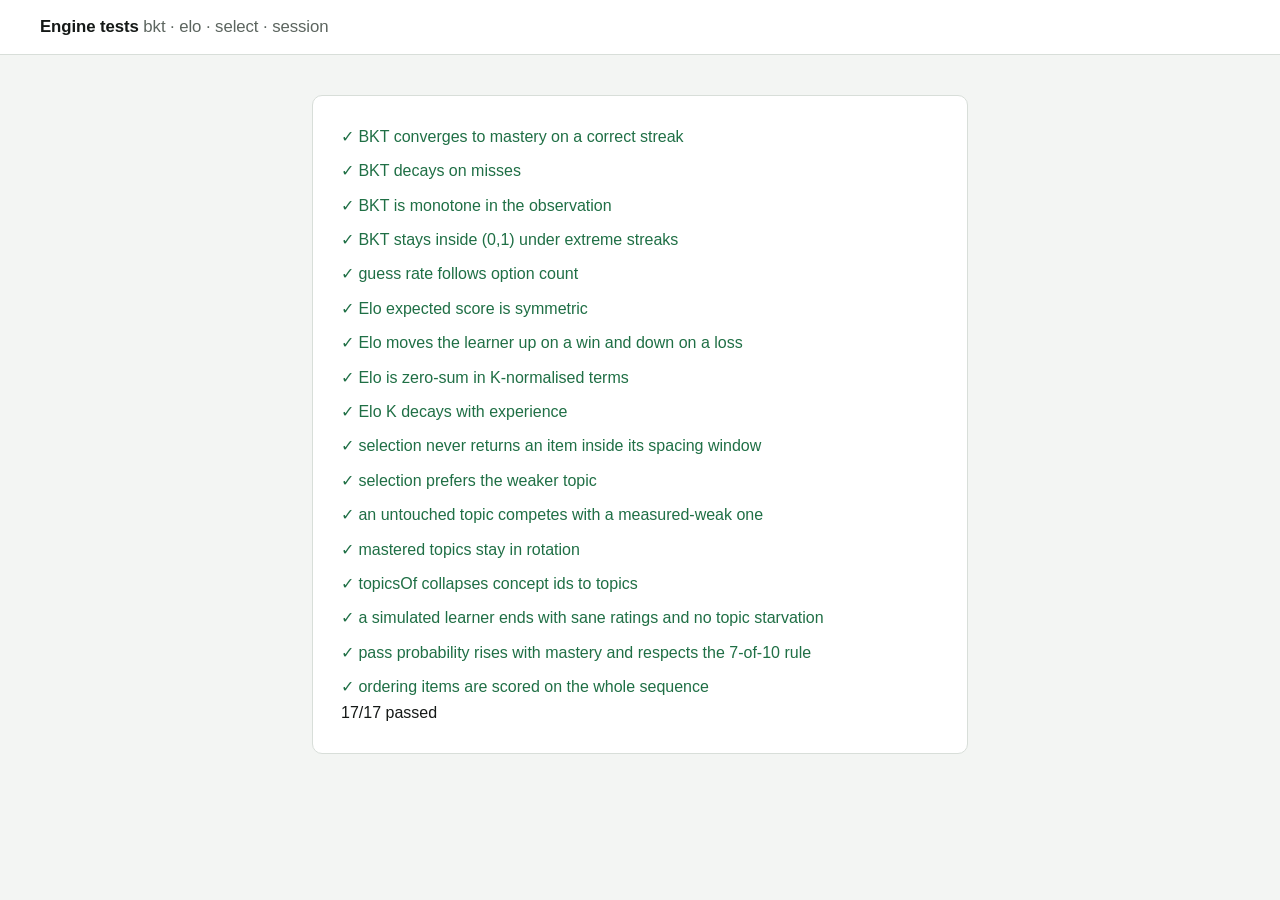
==== tests/engine.html @ 139770bb "(init): add an adaptive practice test for Virginia driver education Practice material for Virginia l" ====
<!doctype html>
<html lang="en">
<head>
  <meta charset="utf-8">
  <meta name="viewport" content="width=device-width, initial-scale=1">
  <title>Engine tests</title>
  <link rel="icon" href="data:image/svg+xml,%3Csvg xmlns='http://www.w3.org/2000/svg' viewBox='0 0 32 32'%3E%3Crect width='32' height='32' rx='6' fill='%231f5f4b'/%3E%3Cpath d='M8 17l5 5 11-12' fill='none' stroke='white' stroke-width='3.5' stroke-linecap='round' stroke-linejoin='round'/%3E%3C/svg%3E">
  <link rel="stylesheet" href="../styles.css">
</head>
<body>
  <header class="chrome"><h1>Engine tests <span>bkt · elo · select · session</span></h1></header>
  <main><section class="card"><ul id="out" class="bars"></ul><p id="tally"></p></section></main>
  <script type="module">
    import { suite } from './engine.test.js';
    const results = suite();
    document.getElementById('out').innerHTML = results.map((r) => `
      <li style="color:${r.ok ? 'var(--good)' : 'var(--bad)'}">
        ${r.ok ? '✓' : '✗'} ${r.name}
        ${r.ok ? '' : `<div class="small">${r.message}</div>`}
      </li>`).join('');
    const failed = results.filter((r) => !r.ok).length;
    document.getElementById('tally').textContent =
      `${results.length - failed}/${results.length} passed`;
  </script>
</body>
</html>
---- styles.css ----
/* Design tokens.
 *
 * Identity: Virginia highway-sign green on a ground with a matching hue bias,
 * so the neutrals read as chosen rather than inherited grey. Type is grounded in
 * the same civic-signage world -- Archivo, a grotesque in the signage tradition,
 * for headings; Source Sans 3 for reading; IBM Plex Mono wherever codes and
 * percentages need to line up.
 *
 * Theming covers all three viewer states: the bare :root block is the complete
 * light palette, the media query handles an unstamped document following the OS,
 * and the [data-theme] blocks let an explicit choice win in either direction.
 * No colour is ever declared only inside a media or [data-theme] block.
 */

:root {
  color-scheme: light dark;

  --bg: #f3f5f3;
  --panel: #ffffff;
  --ink: #151917;
  --muted: #5c655f;
  --line: #d8ded9;
  --accent: #1f5f4b;
  --accent-ink: #ffffff;
  --accent-soft: #e4efea;
  --good: #1f6f45;
  --bad: #98341f;
  --warn: #7a5a12;

  --display: "Archivo", "Helvetica Neue", Helvetica, Arial, sans-serif;
  --body: "Source Sans 3", -apple-system, BlinkMacSystemFont, "Segoe UI", Roboto, sans-serif;
  --mono: "IBM Plex Mono", ui-monospace, SFMono-Regular, Menlo, monospace;

  --radius: 10px;
}

@media (prefers-color-scheme: dark) {
  :root:not([data-theme="light"]) {
    --bg: #141816;
    --panel: #1c211f;
    --ink: #e7eae8;
    --muted: #9aa39d;
    --line: #2f3734;
    --accent: #6bb79c;
    --accent-ink: #0e1d18;
    --accent-soft: #1e2c27;
    --good: #7cc79e;
    --bad: #e59a86;
    --warn: #d8bd76;
  }
}

:root[data-theme="dark"] {
  --bg: #141816;
  --panel: #1c211f;
  --ink: #e7eae8;
  --muted: #9aa39d;
  --line: #2f3734;
  --accent: #6bb79c;
  --accent-ink: #0e1d18;
  --accent-soft: #1e2c27;
  --good: #7cc79e;
  --bad: #e59a86;
  --warn: #d8bd76;
}

* { box-sizing: border-box; }

body {
  margin: 0;
  background: var(--bg);
  color: var(--ink);
  font: 400 16px/1.6 var(--body);
  -webkit-font-smoothing: antialiased;
}

.chrome {
  display: flex;
  flex-wrap: wrap;
  align-items: baseline;
  gap: 0.75rem 1.5rem;
  justify-content: space-between;
  padding: 1rem clamp(1rem, 4vw, 2.5rem);
  border-bottom: 1px solid var(--line);
  background: var(--panel);
}

footer.chrome {
  border-bottom: 0;
  border-top: 1px solid var(--line);
  margin-top: 3rem;
  color: var(--muted);
  font-size: 0.85rem;
}

.chrome h1 {
  font: 600 1.05rem/1.3 var(--display);
  margin: 0;
  letter-spacing: -0.005em;
}
.chrome h1 span { color: var(--muted); font-weight: 400; }
.chrome nav { display: flex; gap: 1.25rem; align-items: baseline; }
.chrome a, .linkish {
  color: var(--muted);
  text-decoration: none;
  background: none;
  border: 0;
  padding: 0;
  font: inherit;
  cursor: pointer;
}
.chrome a:hover, .linkish:hover, .linkish[aria-current="true"] { color: var(--ink); }
.linkish[aria-current="true"] { font-weight: 600; }

main {
  max-width: 46rem;
  margin: 0 auto;
  padding: clamp(1.25rem, 4vw, 2.5rem);
}

.card {
  background: var(--panel);
  border: 1px solid var(--line);
  border-radius: var(--radius);
  padding: clamp(1rem, 3vw, 1.75rem);
  margin-bottom: 1.25rem;
}

h2 {
  font: 600 1.2rem/1.3 var(--display);
  margin: 0 0 0.75rem;
  text-wrap: balance;
}
h3 {
  font: 600 0.95rem/1.35 var(--display);
  margin: 1.6rem 0 0.5rem;
  text-wrap: balance;
}
p { margin: 0 0 0.9rem; }
p:last-child { margin-bottom: 0; }

.muted { color: var(--muted); }
.small { font-size: 0.87rem; }

button.primary {
  background: var(--accent);
  color: var(--accent-ink);
  border: 0;
  border-radius: var(--radius);
  padding: 0.6rem 1.2rem;
  font: inherit;
  font-weight: 600;
  cursor: pointer;
}
button.primary:hover { filter: brightness(1.08); }
button.secondary {
  background: transparent;
  color: var(--ink);
  border: 1px solid var(--line);
  border-radius: var(--radius);
  padding: 0.55rem 1.1rem;
  font: inherit;
  cursor: pointer;
}
.actions { display: flex; flex-wrap: wrap; gap: 0.6rem; margin-top: 1rem; }

/* --- question --- */
.progress {
  font: 500 0.72rem/1.4 var(--mono);
  letter-spacing: 0.08em;
  text-transform: uppercase;
  color: var(--muted);
  margin-bottom: 0.5rem;
}
.stem {
  font: 500 1.2rem/1.45 var(--display);
  margin-bottom: 1.1rem;
  text-wrap: pretty;
  max-width: 34em;
}

.options { list-style: none; margin: 0; padding: 0; display: grid; gap: 0.5rem; }
.options button {
  width: 100%;
  text-align: left;
  background: var(--bg);
  color: var(--ink);
  border: 1px solid var(--line);
  border-radius: var(--radius);
  padding: 0.7rem 0.9rem;
  font: inherit;
  cursor: pointer;
}
.options button:hover:not(:disabled) { border-color: var(--accent); }
.options button:disabled { cursor: default; opacity: 0.85; }
.options .key {
  font: 600 0.8rem var(--mono);
  color: var(--muted);
  margin-right: 0.55rem;
}
.options .correct { border-color: var(--good); box-shadow: inset 3px 0 0 var(--good); }
.options .chosen-wrong { border-color: var(--bad); box-shadow: inset 3px 0 0 var(--bad); }

.verdict { margin-top: 1rem; font-weight: 600; }
.verdict.right { color: var(--good); }
.verdict.wrong { color: var(--bad); }
.rationale { border-left: 2px solid var(--line); padding-left: 0.9rem; margin-top: 0.8rem; }

.divergence {
  margin-top: 1rem;
  padding: 0.8rem 1rem;
  border-radius: var(--radius);
  border: 1px solid var(--warn);
  background: color-mix(in srgb, var(--warn) 10%, transparent);
}
.divergence strong { color: var(--warn); }

/* --- ordering --- */
.steps { list-style: none; margin: 0 0 1rem; padding: 0; display: grid; gap: 0.4rem; counter-reset: step; }
.steps li {
  display: flex; align-items: center; gap: 0.7rem;
  background: var(--bg); border: 1px solid var(--line);
  border-radius: var(--radius); padding: 0.55rem 0.8rem;
}
.steps .n {
  flex: 0 0 1.6rem; height: 1.6rem; display: grid; place-items: center;
  background: var(--accent); color: var(--accent-ink);
  border-radius: 50%; font-size: 0.8rem; font-weight: 700;
}
.steps .move { margin-left: auto; display: flex; gap: 0.25rem; }
.steps .move button {
  background: transparent; border: 1px solid var(--line); border-radius: 6px;
  width: 1.9rem; height: 1.9rem; cursor: pointer; color: var(--ink); font: inherit;
}

/* --- mastery --- */
.bars { display: grid; gap: 0.55rem; margin: 0; padding: 0; list-style: none; }
.bar-row { display: grid; grid-template-columns: 4.2rem 1fr 3rem; gap: 0.7rem; align-items: center; }
.bar-row code {
  font: 500 0.78rem var(--mono);
  color: var(--muted);
  font-variant-numeric: tabular-nums;
}
.bar { height: 0.55rem; background: var(--line); border-radius: 999px; overflow: hidden; }
.bar > span { display: block; height: 100%; background: var(--accent); }
.bar-row .pct {
  text-align: right;
  font: 500 0.8rem var(--mono);
  color: var(--muted);
  font-variant-numeric: tabular-nums;
}
.topic-name { font-size: 0.85rem; }

.headline {
  font: 700 2.6rem/1 var(--display);
  letter-spacing: -0.02em;
  margin: 0 0 0.4rem;
  font-variant-numeric: tabular-nums;
  color: var(--accent);
}

.warn-banner {
  border: 1px solid var(--warn);
  background: color-mix(in srgb, var(--warn) 12%, transparent);
  border-radius: var(--radius);
  padding: 0.8rem 1rem;
  margin-bottom: 1.25rem;
}

.placeholder {
  border: 1px dashed var(--line);
  border-radius: var(--radius);
  padding: 0.9rem 1rem;
  color: var(--muted);
}

label { display: block; font-size: 0.85rem; color: var(--muted); margin-bottom: 0.3rem; }
input[type=text], textarea, select {
  width: 100%; font: inherit; color: var(--ink);
  background: var(--bg); border: 1px solid var(--line);
  border-radius: var(--radius); padding: 0.5rem 0.7rem;
}
textarea { min-height: 7rem; font-family: ui-monospace, SFMono-Regular, Menlo, monospace; font-size: 0.8rem; }

/* Keyboard focus must always be visible, and motion is opt-out. */
:where(button, a, select, textarea, input):focus-visible {
  outline: 2px solid var(--accent);
  outline-offset: 2px;
  border-radius: 4px;
}

@media (prefers-reduced-motion: reduce) {
  *, *::before, *::after {
    animation-duration: 0.01ms !important;
    transition-duration: 0.01ms !important;
  }
}

/* Credits: the source list and the method behind it. */
.source-group { margin-bottom: 1.6rem; }
.source-list { list-style: none; margin: 0; padding: 0; display: grid; gap: 0.55rem; }
.source-list li {
  display: grid;
  grid-template-columns: 1fr auto;
  gap: 0.3rem 1rem;
  align-items: baseline;
  padding-bottom: 0.55rem;
  border-bottom: 1px solid var(--line);
}
.source-list li:last-child { border-bottom: 0; padding-bottom: 0; }
.source-list a { color: var(--ink); text-decoration-color: var(--line); text-underline-offset: 3px; }
.source-list a:hover { text-decoration-color: var(--accent); }
.source-meta { font: 500 0.72rem var(--mono); color: var(--muted); white-space: nowrap; }
.cited {
  display: inline-block;
  background: var(--accent-soft);
  color: var(--accent);
  border-radius: 999px;
  padding: 0.05rem 0.5rem;
  font: 600 0.68rem var(--mono);
}
.method-steps { padding-left: 1.1rem; display: grid; gap: 0.5rem; }
.method-steps li::marker { color: var(--accent); font-family: var(--mono); font-size: 0.85em; }
.gap-list { padding-left: 1.1rem; display: grid; gap: 0.5rem; color: var(--muted); }
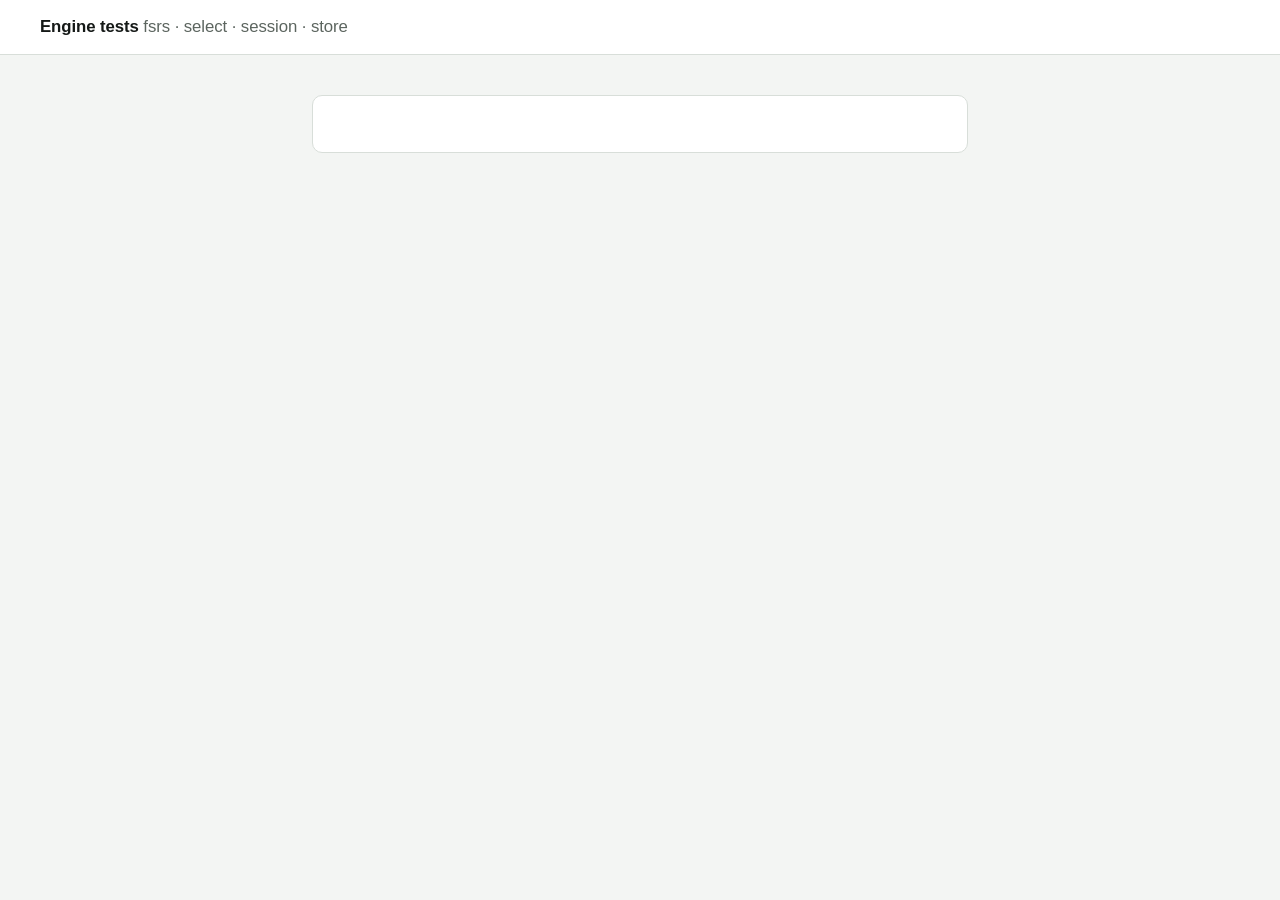
==== commit eacd45e8: "(refactor): schedule questions by spaced repetition, not topic ratings The learner saw the same ques" ====
--- a/tests/engine.html
+++ b/tests/engine.html
@@ -8,7 +8,7 @@
   <link rel="stylesheet" href="../styles.css">
 </head>
 <body>
-  <header class="chrome"><h1>Engine tests <span>bkt · elo · select · session</span></h1></header>
+  <header class="chrome"><h1>Engine tests <span>fsrs · select · session · store</span></h1></header>
   <main><section class="card"><ul id="out" class="bars"></ul><p id="tally"></p></section></main>
   <script type="module">
     import { suite } from './engine.test.js';
--- a/styles.css
+++ b/styles.css
@@ -227,6 +227,10 @@
   background: var(--accent); color: var(--accent-ink);
   border-radius: 50%; font-size: 0.8rem; font-weight: 700;
 }
+.steps .correct { border-color: var(--good); box-shadow: inset 3px 0 0 var(--good); }
+.steps .chosen-wrong { border-color: var(--bad); box-shadow: inset 3px 0 0 var(--bad); align-items: flex-start; }
+.steps .chosen-wrong .n { background: var(--bad); }
+.steps .placed { margin-left: 0.5rem; white-space: nowrap; }
 .steps .move { margin-left: auto; display: flex; gap: 0.25rem; }
 .steps .move button {
   background: transparent; border: 1px solid var(--line); border-radius: 6px;
@@ -235,7 +239,7 @@
 
 /* --- mastery --- */
 .bars { display: grid; gap: 0.55rem; margin: 0; padding: 0; list-style: none; }
-.bar-row { display: grid; grid-template-columns: 4.2rem 1fr 3rem; gap: 0.7rem; align-items: center; }
+.bar-row { display: grid; grid-template-columns: 4.2rem 1fr 5.4rem; gap: 0.7rem; align-items: center; }
 .bar-row code {
   font: 500 0.78rem var(--mono);
   color: var(--muted);
@@ -250,6 +254,22 @@
   font-variant-numeric: tabular-nums;
 }
 .topic-name { font-size: 0.85rem; }
+.bar-row .seen { color: var(--muted); opacity: 0.8; margin-left: 0.3rem; }
+
+/* Where a question came from, when it is not the course. */
+.tag {
+  display: inline-block;
+  background: var(--accent-soft);
+  color: var(--accent);
+  border-radius: 999px;
+  padding: 0.05rem 0.5rem;
+  text-transform: none;
+  letter-spacing: 0;
+  font: 500 0.7rem var(--mono);
+  vertical-align: middle;
+}
+label.check { display: flex; gap: 0.6rem; align-items: flex-start; color: var(--ink); font-size: 0.95rem; }
+label.check input { margin-top: 0.3rem; }
 
 .headline {
   font: 700 2.6rem/1 var(--display);
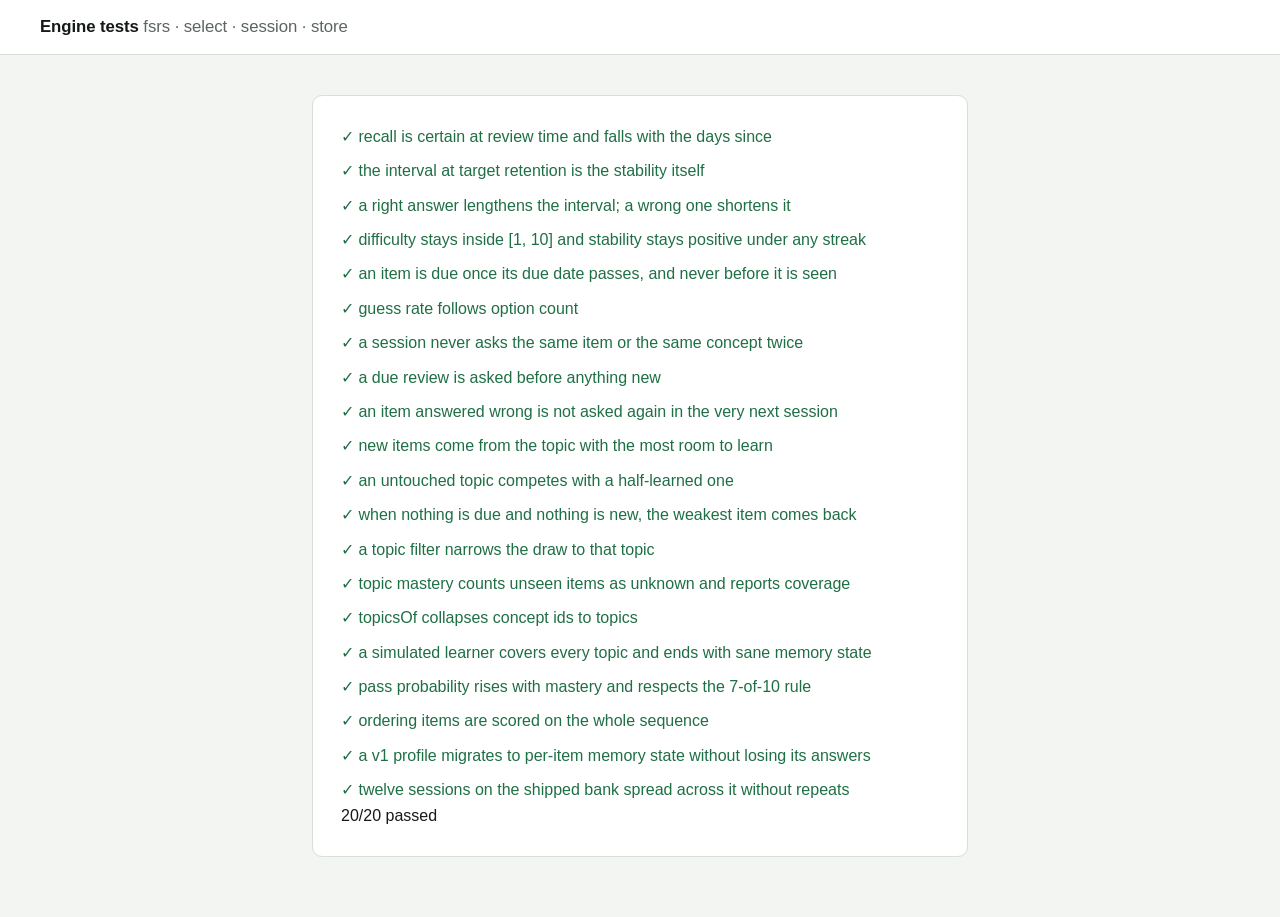
==== commit dbb724f5: "(test): run twelve sessions on the shipped bank and pin known fixes The learner's complaint was repe" ====
--- a/tests/engine.html
+++ b/tests/engine.html
@@ -12,7 +12,8 @@
   <main><section class="card"><ul id="out" class="bars"></ul><p id="tally"></p></section></main>
   <script type="module">
     import { suite } from './engine.test.js';
-    const results = suite();
+    const bank = await fetch('../data/items.json').then((r) => r.json());
+    const results = suite({ bank });
     document.getElementById('out').innerHTML = results.map((r) => `
       <li style="color:${r.ok ? 'var(--good)' : 'var(--bad)'}">
         ${r.ok ? '✓' : '✗'} ${r.name}
